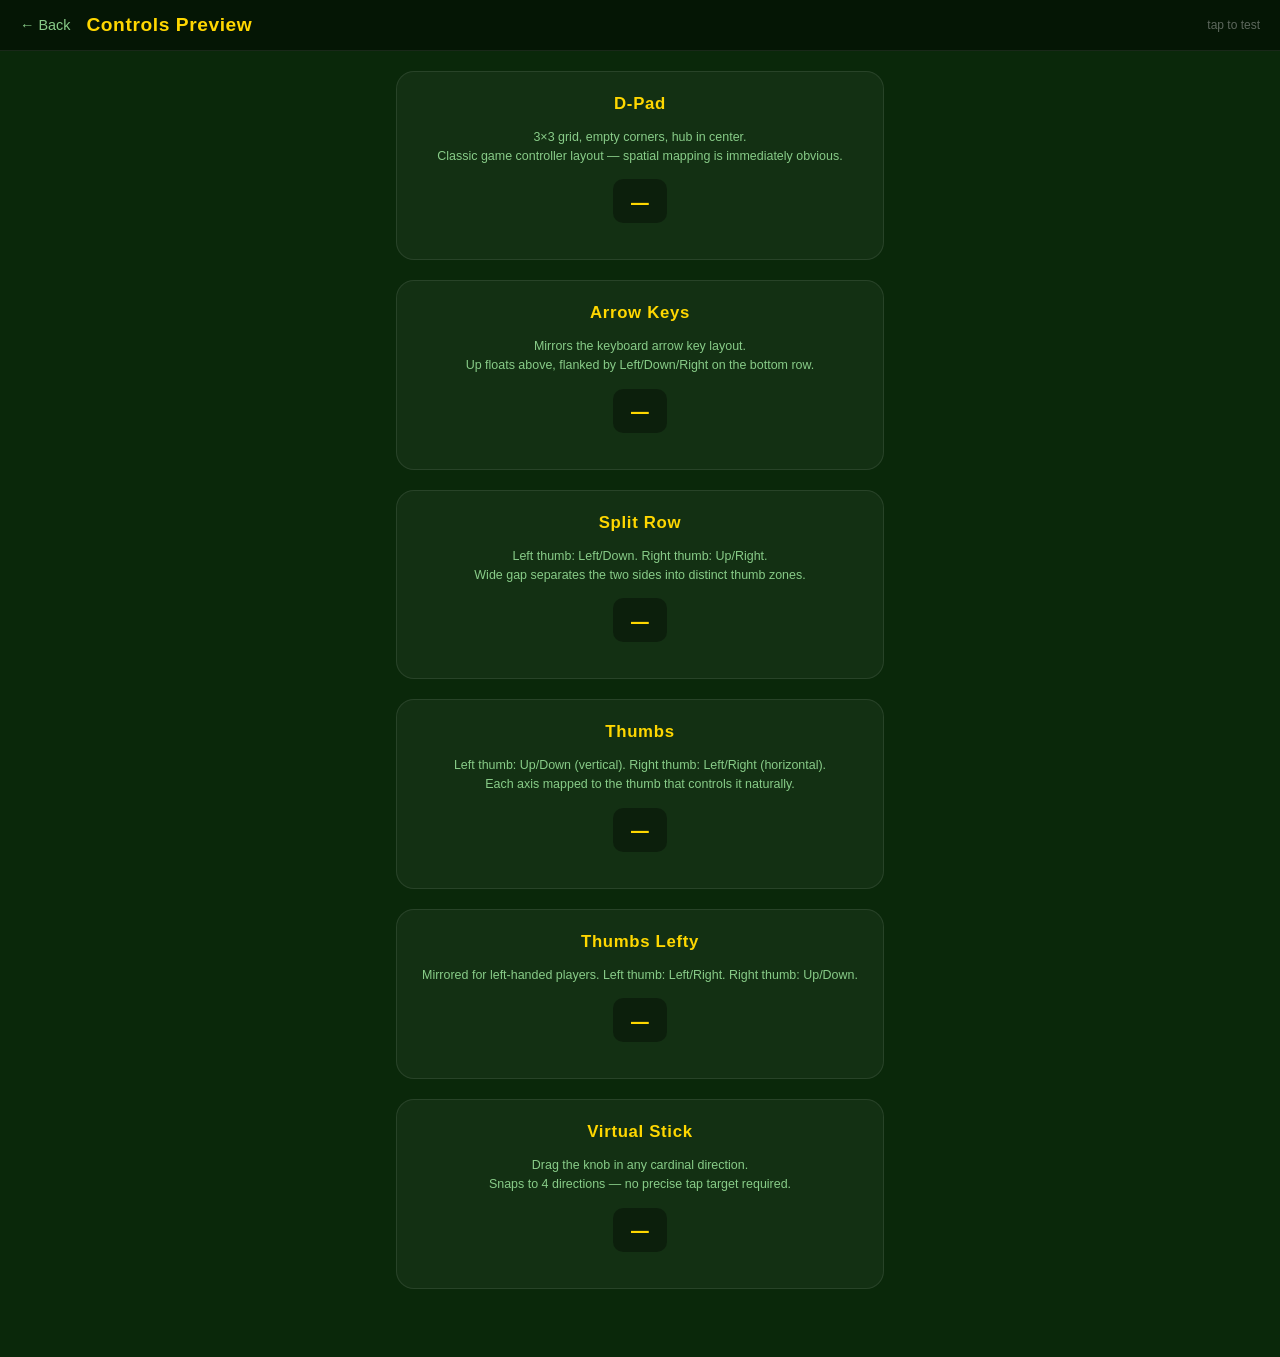
==== controls.html @ e8ee6d4b "Deploy 43f8d3441d85a739a58d379f135a67f7d46d32a7" ====
<!DOCTYPE html>
<html lang="en">
<head>
    <meta charset="UTF-8">
    <meta name="viewport" content="width=device-width, initial-scale=1.0, maximum-scale=1, user-scalable=no">
    <meta name="apple-mobile-web-app-capable" content="yes">
    <title>Controls Preview – Ninjack</title>
    <style>
        /* Page chrome only — all layout/button styles come from styles.css */
        * { box-sizing: border-box; margin: 0; padding: 0; }
        body {
            background: #0a280a;
            color: #eee;
            font-family: Arial, sans-serif;
            min-height: 100vh;
            padding-bottom: 48px;
            user-select: none;
            -webkit-user-select: none;
            -webkit-touch-callout: none;
        }
        header {
            background: rgba(0,0,0,0.45);
            padding: 14px 20px;
            display: flex;
            align-items: center;
            gap: 16px;
            border-bottom: 1px solid rgba(255,255,255,0.08);
            position: sticky;
            top: 0;
            z-index: 10;
        }
        header a { color: #88cc88; text-decoration: none; font-size: 0.9rem; }
        header h1 { color: #FFD700; font-size: 1.2rem; font-weight: bold; letter-spacing: 0.03em; }
        .subtitle { color: rgba(255,255,255,0.35); font-size: 0.75rem; margin-left: auto; }
        .cards {
            display: flex;
            flex-direction: column;
            gap: 20px;
            padding: 20px 16px;
            max-width: 520px;
            margin: 0 auto;
        }
        .card {
            background: rgba(255,255,255,0.04);
            border: 1px solid rgba(255,255,255,0.09);
            border-radius: 18px;
            padding: 22px 20px;
            display: flex;
            flex-direction: column;
            align-items: center;
            gap: 14px;
        }
        .card-title { font-size: 1.05rem; font-weight: bold; color: #FFD700; letter-spacing: 0.04em; }
        .card-desc { font-size: 0.78rem; color: #88cc88; text-align: center; line-height: 1.5; }
        .indicator {
            font-size: 2rem;
            width: 54px;
            height: 44px;
            display: flex;
            align-items: center;
            justify-content: center;
            background: rgba(0,0,0,0.35);
            border-radius: 10px;
            color: #FFD700;
            transition: transform 0.08s ease, background 0.08s ease;
        }
        .indicator.flash { transform: scale(1.25); background: rgba(60,140,60,0.4); }
        /* Joystick direction markers (preview-only decoration) */
        .jmark {
            position: absolute;
            font-size: 13px;
            color: rgba(255,255,255,0.18);
            pointer-events: none;
            line-height: 1;
        }
        .jmark-n { top: 10px;    left: 50%; transform: translateX(-50%); }
        .jmark-s { bottom: 10px; left: 50%; transform: translateX(-50%); }
        .jmark-w { left: 10px;   top: 50%;  transform: translateY(-50%); }
        .jmark-e { right: 10px;  top: 50%;  transform: translateY(-50%); }
    </style>
  <script type="module" crossorigin src="/web-ninjack/assets/controls-B2J1H0B-.js"></script>
  <link rel="modulepreload" crossorigin href="/web-ninjack/assets/modulepreload-polyfill-Dezn_h7o.js">
  <link rel="modulepreload" crossorigin href="/web-ninjack/assets/controls-render-DNqHQ-rT.js">
</head>
<body>
    <header>
        <a href="index.html">← Back</a>
        <h1>Controls Preview</h1>
        <span class="subtitle">tap to test</span>
    </header>

    <div class="cards">
        <div class="card">
            <div class="card-title">D-Pad</div>
            <div class="card-desc">3×3 grid, empty corners, hub in center.<br>Classic game controller layout — spatial mapping is immediately obvious.</div>
            <div class="indicator" id="ind-cross">–</div>
            <div id="pad-cross"></div>
        </div>

        <div class="card">
            <div class="card-title">Arrow Keys</div>
            <div class="card-desc">Mirrors the keyboard arrow key layout.<br>Up floats above, flanked by Left/Down/Right on the bottom row.</div>
            <div class="indicator" id="ind-invt">–</div>
            <div id="pad-invt"></div>
        </div>

        <div class="card">
            <div class="card-title">Split Row</div>
            <div class="card-desc">Left thumb: Left/Down. Right thumb: Up/Right.<br>Wide gap separates the two sides into distinct thumb zones.</div>
            <div class="indicator" id="ind-linear">–</div>
            <div id="pad-linear"></div>
        </div>

        <div class="card">
            <div class="card-title">Thumbs</div>
            <div class="card-desc">Left thumb: Up/Down (vertical). Right thumb: Left/Right (horizontal).<br>Each axis mapped to the thumb that controls it naturally.</div>
            <div class="indicator" id="ind-split">–</div>
            <div id="pad-split"></div>
        </div>

        <div class="card">
            <div class="card-title">Thumbs Lefty</div>
            <div class="card-desc">Mirrored for left-handed players. Left thumb: Left/Right. Right thumb: Up/Down.</div>
            <div class="indicator" id="ind-split-lefty">–</div>
            <div id="pad-split-lefty"></div>
        </div>

        <div class="card">
            <div class="card-title">Virtual Stick</div>
            <div class="card-desc">Drag the knob in any cardinal direction.<br>Snaps to 4 directions — no precise tap target required.</div>
            <div class="indicator" id="ind-joystick">–</div>
            <div id="pad-joystick"></div>
        </div>
    </div>

</body>
</html>
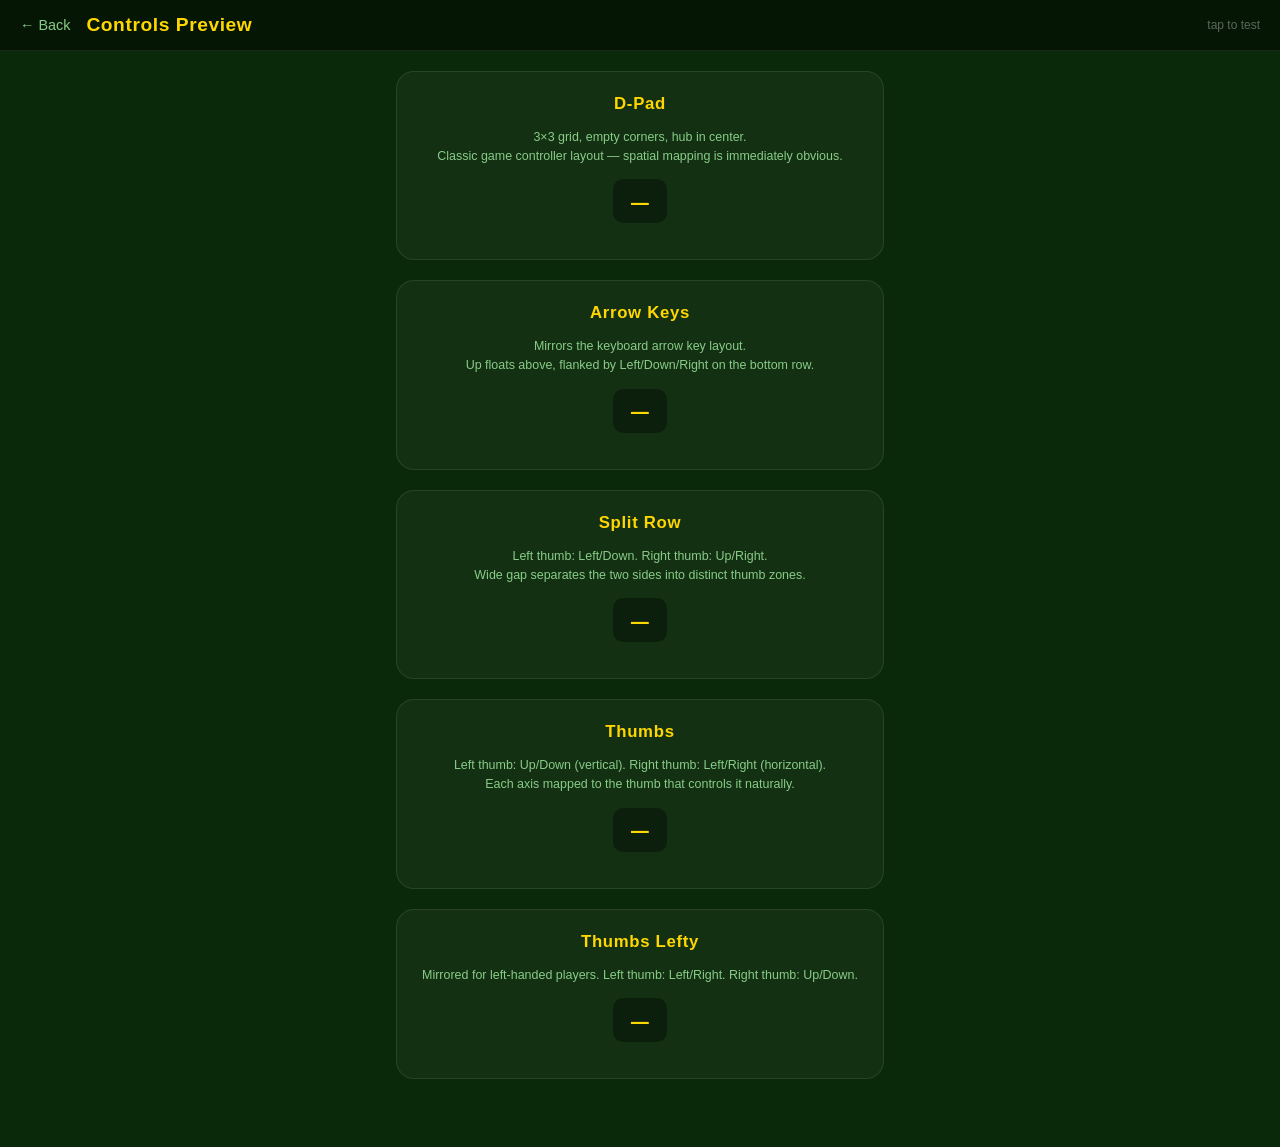
==== commit 306eaf5a: "Deploy 25a4a5b8c664e4aad35d75ad4e8b0f0805b09fd9" ====
--- a/controls.html
+++ b/controls.html
@@ -78,9 +78,9 @@
         .jmark-w { left: 10px;   top: 50%;  transform: translateY(-50%); }
         .jmark-e { right: 10px;  top: 50%;  transform: translateY(-50%); }
     </style>
-  <script type="module" crossorigin src="/web-ninjack/assets/controls-B2J1H0B-.js"></script>
+  <script type="module" crossorigin src="/web-ninjack/assets/controls-BSjzeLkc.js"></script>
   <link rel="modulepreload" crossorigin href="/web-ninjack/assets/modulepreload-polyfill-Dezn_h7o.js">
-  <link rel="modulepreload" crossorigin href="/web-ninjack/assets/controls-render-DNqHQ-rT.js">
+  <link rel="modulepreload" crossorigin href="/web-ninjack/assets/controls-render-23mpbGsB.js">
 </head>
 <body>
     <header>
@@ -125,12 +125,6 @@
             <div id="pad-split-lefty"></div>
         </div>
 
-        <div class="card">
-            <div class="card-title">Virtual Stick</div>
-            <div class="card-desc">Drag the knob in any cardinal direction.<br>Snaps to 4 directions — no precise tap target required.</div>
-            <div class="indicator" id="ind-joystick">–</div>
-            <div id="pad-joystick"></div>
-        </div>
     </div>
 
 </body>
